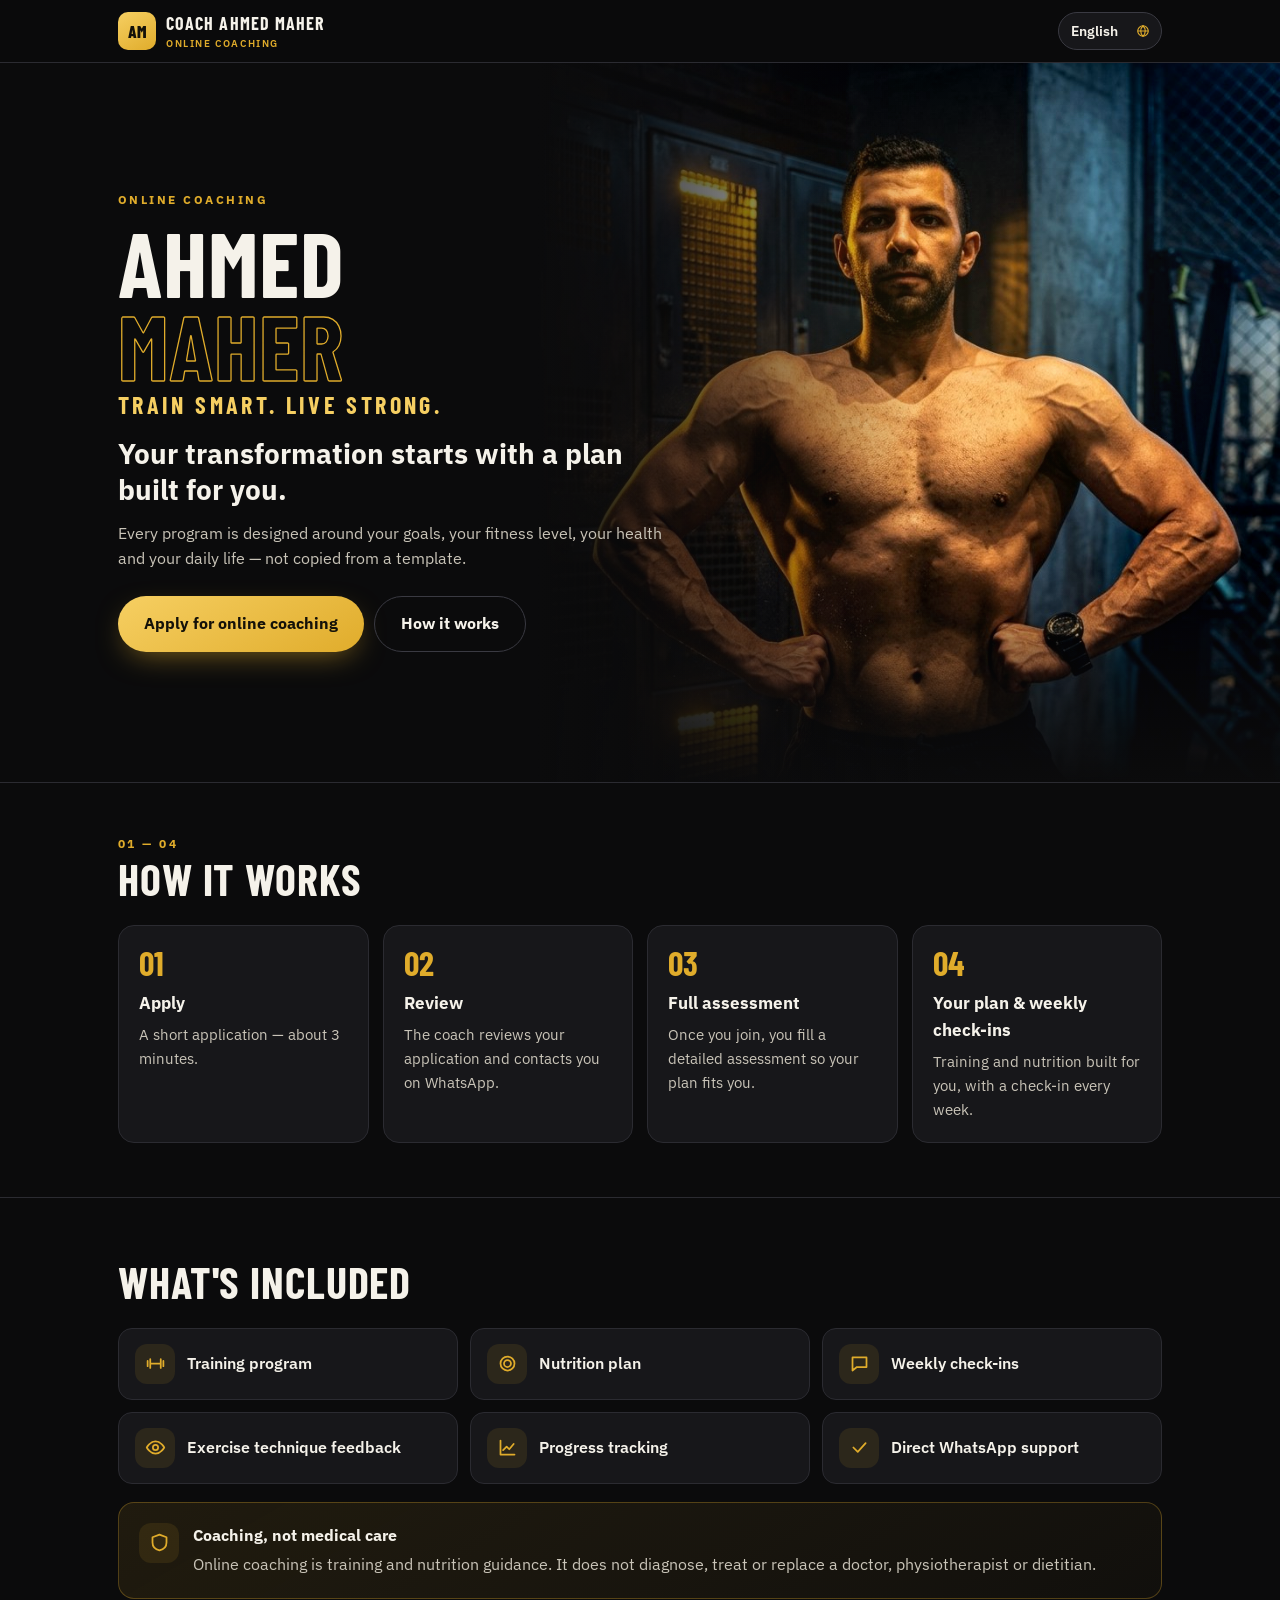
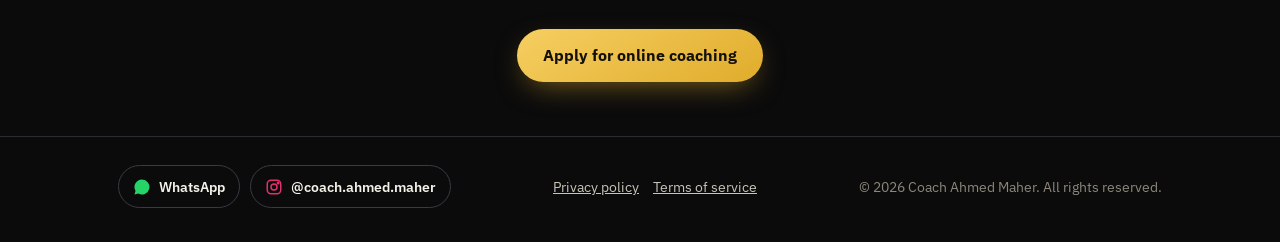
==== index.html @ ea701647 "Add files via upload" ====
<!DOCTYPE html>
<html lang="en" dir="ltr">
<head>
<meta charset="utf-8">
<meta name="viewport" content="width=device-width, initial-scale=1">
<title>Coach Ahmed Maher · Online Coaching</title>
<meta name="description" content="Online training and nutrition coaching with Coach Ahmed Maher. Train smart. Live strong.">
<meta name="theme-color" content="#0b0b0c">
<link rel="icon" type="image/png" href="assets/favicon.png">
<link rel="apple-touch-icon" href="assets/apple-touch-icon.png">
<link rel="preconnect" href="https://fonts.googleapis.com"><link rel="preconnect" href="https://fonts.gstatic.com" crossorigin>
<link href="https://fonts.googleapis.com/css2?family=Barlow+Condensed:wght@600;700;800&family=IBM+Plex+Sans:wght@400;500;600;700&family=IBM+Plex+Sans+Arabic:wght@400;500;600;700&family=Noto+Naskh+Arabic:wght@400;600;700&family=Noto+Sans+Devanagari:wght@400;600;700&family=Noto+Sans+Malayalam:wght@400;600;700&display=swap" rel="stylesheet">
<link rel="stylesheet" href="assets/app.css?v=1">
</head>
<body>
<header class="top" id="top"></header>
<main>
  <section class="hero">
    <div class="coachpic"><img src="images/coach.jpg" alt="Coach Ahmed Maher" width="848" height="1264" draggable="false"></div>
    <div class="wrap">
      <div>
        <div class="eyebrow reveal" data-t="ui.online"></div>
        <h1 class="reveal d1">Ahmed<span>Maher</span></h1>
        <p class="tag reveal d1" dir="ltr">TRAIN SMART. LIVE STRONG.</p>
        <h2 class="reveal d2" data-t="ui.heroT"></h2>
        <p class="reveal d2" data-t="ui.heroP"></p>
        <div class="cta reveal d3"><a class="btn gold" href="apply.html" data-t="ui.apply"></a><a class="btn ghost" href="#how" data-t="ui.howT"></a></div>
      </div>
          </div>
  </section>

  <section class="block" id="how">
    <div class="wrap">
      <div class="eyebrow">01 — 04</div>
      <h2 class="h2" data-t="ui.howT"></h2>
      <div class="steps">
        <div class="stepc"><b data-t="ui.st1T"></b><p data-t="ui.st1P"></p></div>
        <div class="stepc"><b data-t="ui.st2T"></b><p data-t="ui.st2P"></p></div>
        <div class="stepc"><b data-t="ui.st3T"></b><p data-t="ui.st3P"></p></div>
        <div class="stepc"><b data-t="ui.st4T"></b><p data-t="ui.st4P"></p></div>
      </div>
    </div>
  </section>

  <section class="block">
    <div class="wrap">
      <h2 class="h2" data-t="ui.whatT"></h2>
      <div class="incl" id="incl"></div>
      <div style="height:18px"></div>
      <div class="scope" id="scope"></div>
      <div style="text-align:center;margin-top:30px"><a class="btn gold" href="apply.html" data-t="ui.apply"></a></div>
    </div>
  </section>
</main>
<footer id="foot"></footer>

<script src="assets/config.js?v=1"></script>
<script src="assets/core.js?v=1"></script>
<script>
NCX.start(() => {
  const { T, icon, esc } = NCX;
  const items = [["w1", "dumbbell"], ["w2", "plate"], ["w3", "chat"], ["w4", "eye"], ["w5", "chart"], ["w6", "check"]];
  document.getElementById("incl").innerHTML = items.map(([k, i]) => `<div><span class="ico">${icon(i)}</span><span>${esc(T("ui." + k))}</span></div>`).join("");
  document.getElementById("scope").innerHTML = `<span class="ico">${icon("shield")}</span><div><b>${esc(T("ui.scopeT"))}</b><p>${esc(T("ui.scopeP"))}</p></div>`;
});
</script>
</body>
</html>
---- assets/app.css ----
/* COACH AHMED MAHER — New Client. Black, charcoal and gold. */
:root{
  --bg:#0b0b0c;--bg2:#121214;--card:#17171a;--card2:#1e1e22;--line:#2b2b31;--line2:#3a3a42;
  --ink:#f5f2ea;--ink2:#c9c4b8;--muted:#8d877b;--gold:#e0ac2b;--gold2:#f6cf62;--gold-ink:#141109;--soft:rgba(224,172,43,.1);
  --good:#4fc27f;--bad:#ff6b5e;--warn:#f2b640;--radius:16px;
  --display:"Barlow Condensed","Arial Narrow",sans-serif;--body:"IBM Plex Sans","IBM Plex Sans Arabic",system-ui,sans-serif;
  color-scheme:dark
}
*{box-sizing:border-box}
html{-webkit-text-size-adjust:100%}
body{margin:0;background:var(--bg);color:var(--ink);font:16px/1.6 var(--body);min-height:100vh;display:flex;flex-direction:column}
html[lang="ar"] body{font-family:"IBM Plex Sans Arabic","IBM Plex Sans",sans-serif}
html[lang="ur"] body{font-family:"Noto Naskh Arabic","IBM Plex Sans Arabic",sans-serif;line-height:1.8}
html[lang="hi"] body{font-family:"Noto Sans Devanagari","IBM Plex Sans",sans-serif}
html[lang="ml"] body{font-family:"Noto Sans Malayalam","IBM Plex Sans",sans-serif}
[hidden]{display:none!important}
a{color:var(--gold2)}
button,input,select,textarea{font:inherit;color:inherit}
:focus-visible{outline:2px solid var(--gold);outline-offset:2px}
.wrap{width:100%;max-width:1080px;margin:0 auto;padding:0 18px}
.narrow{max-width:720px}

/* header */
.top{position:sticky;top:0;z-index:40;background:rgba(11,11,12,.86);backdrop-filter:blur(12px);border-bottom:1px solid var(--line)}
.top .wrap{display:flex;align-items:center;justify-content:space-between;gap:12px;height:62px}
.logo{display:flex;align-items:center;gap:10px;text-decoration:none;color:var(--ink)}
.logo .am{width:38px;height:38px;border-radius:10px;display:grid;place-items:center;background:linear-gradient(150deg,var(--gold2),var(--gold));color:var(--gold-ink);font:800 17px/1 var(--display);letter-spacing:.02em}
.logo b{font:700 18px/1 var(--display);letter-spacing:.06em;white-space:nowrap}
.logo small{display:block;font:600 10px/1.2 var(--body);letter-spacing:.16em;color:var(--gold)}
html:is([lang="ar"],[lang="ur"],[lang="hi"],[lang="ml"]) .logo small{letter-spacing:.04em}
.tools{display:flex;align-items:center;gap:8px}
.langsel{appearance:none;-webkit-appearance:none;background:var(--card) url("data:image/svg+xml,%3Csvg xmlns='http://www.w3.org/2000/svg' width='14' height='14' viewBox='0 0 24 24' fill='none' stroke='%23e0ac2b' stroke-width='2'%3E%3Ccircle cx='12' cy='12' r='9'/%3E%3Cpath d='M3 12h18M12 3c2.6 2.6 3.9 5.6 3.9 9s-1.3 6.4-3.9 9c-2.6-2.6-3.9-5.6-3.9-9S9.4 5.6 12 3Z'/%3E%3C/svg%3E") no-repeat right 11px center;border:1px solid var(--line2);border-radius:999px;padding:7px 32px 7px 12px;font-size:.88rem;font-weight:600;cursor:pointer;color:var(--ink)}
html[dir="rtl"] .langsel{padding:7px 12px 7px 32px;background-position:left 11px center}
.langsel option{background:#fff;color:#111}

/* buttons */
.btn{display:inline-flex;align-items:center;justify-content:center;gap:8px;border:0;border-radius:999px;padding:14px 26px;font-weight:700;font-size:1rem;cursor:pointer;text-decoration:none;transition:transform .15s,filter .15s,background .15s}
.btn.gold{background:linear-gradient(150deg,var(--gold2),var(--gold));color:var(--gold-ink);box-shadow:0 10px 30px -10px rgba(224,172,43,.6)}
.btn.gold:hover{filter:brightness(1.06);transform:translateY(-1px)}
.btn.ghost{background:transparent;border:1px solid var(--line2);color:var(--ink)}
.btn.ghost:hover{border-color:var(--gold)}
.btn:disabled{opacity:.55;cursor:not-allowed;transform:none}
.btn.sm{padding:9px 16px;font-size:.9rem}

/* hero */
.hero{position:relative;overflow:hidden;border-bottom:1px solid var(--line);background:#0b0b0c;min-height:min(720px,92vh);display:flex;align-items:center}
.hero .wrap{position:relative;z-index:2;padding-top:56px;padding-bottom:56px}
.hero .wrap>div{max-width:560px}
.eyebrow{font:700 .78rem/1 var(--body);letter-spacing:.2em;color:var(--gold);text-transform:uppercase}
html:is([lang="ar"],[lang="ur"],[lang="hi"],[lang="ml"]) .eyebrow{letter-spacing:.03em}
.hero h1{font:700 clamp(46px,8vw,92px)/.9 var(--display);letter-spacing:.01em;margin:14px 0 6px;text-transform:uppercase}
.hero h1 span{display:block;color:transparent;-webkit-text-stroke:1.3px var(--gold)}
.hero .tag{font:700 clamp(18px,2.4vw,24px)/1.1 var(--display);letter-spacing:.14em;color:var(--gold2);margin:0 0 18px}
.hero h2{font-size:clamp(21px,2.6vw,28px);line-height:1.3;margin:0 0 12px;font-weight:700}
.hero p{color:var(--ink2);max-width:56ch;margin:0 0 24px}
.hero .cta{display:flex;flex-wrap:wrap;gap:10px}
/* coach photo: a big full-height panel that melts into the black on the text side */
.coachpic{position:absolute;inset-block:0;inset-inline-end:0;width:min(58%,760px);z-index:1;pointer-events:none}
.coachpic img{width:100%;height:100%;object-fit:cover;object-position:50% 18%;display:block;filter:contrast(1.05) saturate(1.02)}
.coachpic::after{content:"";position:absolute;inset:0;background:linear-gradient(to right,#0b0b0c 0%,rgba(11,11,12,.55) 26%,rgba(11,11,12,0) 52%),linear-gradient(to top,#0b0b0c 0%,rgba(11,11,12,0) 30%),radial-gradient(60% 50% at 55% 35%,rgba(224,172,43,.10),transparent 70%)}
html[dir="rtl"] .coachpic::after{background:linear-gradient(to left,#0b0b0c 0%,rgba(11,11,12,.55) 26%,rgba(11,11,12,0) 52%),linear-gradient(to top,#0b0b0c 0%,rgba(11,11,12,0) 30%),radial-gradient(60% 50% at 45% 35%,rgba(224,172,43,.10),transparent 70%)}
html[dir="rtl"] .hero .tag{text-align:right}
.reveal{animation:rise .6s cubic-bezier(.2,.7,.2,1) both}
.reveal.d1{animation-delay:.08s}.reveal.d2{animation-delay:.16s}.reveal.d3{animation-delay:.24s}
@keyframes rise{from{opacity:0;transform:translateY(14px)}to{opacity:1;transform:none}}
@media (prefers-reduced-motion:reduce){.reveal{animation:none}.btn{transition:none}}

/* sections */
section.block{padding:54px 0;border-bottom:1px solid var(--line)}
.h2{font:700 clamp(30px,4vw,44px)/1 var(--display);text-transform:uppercase;letter-spacing:.02em;margin:8px 0 24px}
html:is([lang="ar"],[lang="ur"],[lang="hi"],[lang="ml"]) :is(.h2,.hero h1){text-transform:none}
.steps{display:grid;grid-template-columns:repeat(4,1fr);gap:14px;counter-reset:s}
.stepc{background:var(--card);border:1px solid var(--line);border-radius:var(--radius);padding:20px;position:relative}
.stepc::before{counter-increment:s;content:"0" counter(s);font:700 34px/1 var(--display);color:var(--gold);display:block;margin-bottom:10px}
.stepc b{display:block;font-size:1.05rem;margin-bottom:6px}
.stepc p{margin:0;color:var(--ink2);font-size:.93rem}
.incl{display:grid;grid-template-columns:repeat(3,1fr);gap:12px}
.incl div{display:flex;gap:12px;align-items:center;background:var(--card);border:1px solid var(--line);border-radius:14px;padding:15px 16px;font-weight:600}
.ico{width:40px;height:40px;flex:none;border-radius:12px;display:grid;place-items:center;background:var(--soft);color:var(--gold)}
.ico svg{width:21px;height:21px}
.scope{display:flex;gap:14px;align-items:flex-start;background:linear-gradient(150deg,rgba(224,172,43,.1),rgba(224,172,43,.03));border:1px solid rgba(224,172,43,.3);border-radius:var(--radius);padding:20px}
.scope b{display:block;margin-bottom:4px}
.scope p{margin:0;color:var(--ink2)}

/* footer */
footer{margin-top:auto;padding:28px 0 34px;color:var(--muted);font-size:.9rem}
footer .wrap{display:flex;flex-wrap:wrap;gap:14px;justify-content:space-between;align-items:center}
.social{display:flex;gap:10px;flex-wrap:wrap}
.social a{display:inline-flex;align-items:center;gap:8px;padding:9px 14px;border-radius:999px;border:1px solid var(--line2);color:var(--ink);text-decoration:none;font-weight:600;font-size:.9rem}
.social a:hover{border-color:var(--gold)}
.social svg{width:18px;height:18px}
.social .wa svg{color:#25d366}.social .ig svg{color:#e1306c}
.flinks{display:flex;gap:14px}.flinks a{color:var(--ink2)}

/* forms */
.formcard{background:var(--bg2);border:1px solid var(--line);border-radius:22px;padding:24px 22px;margin:26px 0 40px}
.fhead{display:flex;gap:14px;align-items:center;margin-bottom:6px}
.fhead h1,.fhead h2{margin:0;font-size:1.45rem;line-height:1.25}
.fdesc{color:var(--ink2);margin:4px 0 18px}
.progress{margin:6px 0 22px}
.progress .bar{height:6px;border-radius:9px;background:var(--card2);overflow:hidden}
.progress .bar i{display:block;height:100%;background:linear-gradient(90deg,var(--gold),var(--gold2));border-radius:9px;transition:width .35s}
.progress .meta{display:flex;justify-content:space-between;font-size:.82rem;color:var(--muted);margin-top:7px;gap:10px}
.secdots{display:flex;gap:6px;flex-wrap:wrap;margin-top:10px}
.secdots span{width:30px;height:30px;border-radius:9px;display:grid;place-items:center;background:var(--card);border:1px solid var(--line);color:var(--muted)}
.secdots span svg{width:16px;height:16px}
.secdots span.on{background:var(--soft);border-color:var(--gold);color:var(--gold)}
.secdots span.done{color:var(--good);border-color:rgba(79,194,127,.4)}
.field{padding:18px 0;border-top:1px solid var(--line)}
.field:first-of-type{border-top:0}
.field.sub{margin-inline-start:14px;padding-inline-start:14px;border-top:0;border-inline-start:2px solid rgba(224,172,43,.35);padding-top:6px;animation:rise .25s both}
.lbl{display:block;font-weight:700;margin-bottom:4px;line-height:1.4}
.lbl .opt{font-weight:500;color:var(--muted);font-size:.85rem}
.lbl .req{color:var(--gold)}
.help{color:var(--muted);font-size:.88rem;margin:0 0 10px}
.inp{width:100%;background:var(--card);border:1px solid var(--line2);border-radius:12px;padding:12px 14px;min-height:48px;transition:border-color .15s}
.inp:focus{border-color:var(--gold);outline:none;box-shadow:0 0 0 3px rgba(224,172,43,.18)}
textarea.inp{min-height:96px;resize:vertical}
.unitwrap{display:flex;gap:8px;align-items:stretch}
.unitwrap .inp{flex:1;min-width:0}
.unit{display:grid;place-items:center;padding:0 12px;border-radius:12px;background:var(--card2);color:var(--ink2);font-weight:600;font-size:.9rem;white-space:nowrap}
.seg{display:inline-flex;background:var(--card);border:1px solid var(--line2);border-radius:999px;padding:3px;margin-bottom:10px}
.seg button{border:0;background:transparent;padding:6px 14px;border-radius:999px;cursor:pointer;font-weight:600;color:var(--ink2)}
.seg button[aria-pressed="true"]{background:var(--gold);color:var(--gold-ink)}
.phone{display:flex;gap:8px}
.phone select{width:auto;max-width:44%}
.opts{display:grid;grid-template-columns:repeat(auto-fill,minmax(210px,1fr));gap:8px}
.opts.row{grid-template-columns:repeat(auto-fill,minmax(64px,1fr))}
.opt{position:relative;display:flex;align-items:center;gap:10px;background:var(--card);border:1px solid var(--line2);border-radius:12px;padding:11px 13px;cursor:pointer;min-height:48px;line-height:1.35;transition:border-color .15s,background .15s}
.opts.row .opt{justify-content:center;text-align:center;padding:11px 6px}
.opt input{position:absolute;opacity:0;pointer-events:none}
.opt .mk{width:20px;height:20px;flex:none;border:2px solid var(--line2);border-radius:50%;display:grid;place-items:center}
.opt.multi .mk{border-radius:6px}
.opts.row .opt .mk{display:none}
.opt:hover{border-color:#57534a}
.opt.on{border-color:var(--gold);background:var(--soft)}
.opt.on .mk{border-color:var(--gold);background:var(--gold)}
.opt.on .mk::after{content:"";width:8px;height:8px;border-radius:50%;background:var(--gold-ink)}
.opt.multi.on .mk::after{width:10px;height:6px;border-radius:0;background:none;border:2px solid var(--gold-ink);border-top:0;border-inline-end:0;transform:rotate(-45deg) translate(1px,-1px)}
.opt:focus-within{outline:2px solid var(--gold);outline-offset:2px}
.scale{display:grid;grid-template-columns:repeat(auto-fit,minmax(40px,1fr));gap:6px}
.scale .opt{justify-content:center;padding:10px 0;min-height:44px;font-weight:700}
.scale .opt .mk{display:none}
.scale-ends{display:flex;justify-content:space-between;color:var(--muted);font-size:.8rem;margin-top:6px}
.check{display:flex;gap:12px;align-items:flex-start;background:var(--card);border:1px solid var(--line2);border-radius:12px;padding:14px;cursor:pointer;line-height:1.5}
.check input{width:20px;height:20px;margin-top:2px;accent-color:var(--gold);flex:none}
.err{color:var(--bad);font-size:.88rem;margin-top:8px;font-weight:600}
.field.bad .inp,.field.bad .opt,.field.bad .check{border-color:rgba(255,107,94,.7)}
.other{margin-top:8px}
.note{display:flex;gap:12px;background:var(--soft);border:1px solid rgba(224,172,43,.28);border-radius:14px;padding:14px 16px;color:var(--ink2);font-size:.93rem;margin:0 0 14px}
.note svg{width:20px;height:20px;color:var(--gold);flex:none;margin-top:2px}
.nav{display:flex;justify-content:space-between;gap:10px;margin-top:22px;padding-top:18px;border-top:1px solid var(--line)}
.nav .btn{min-width:130px}
.saved{font-size:.82rem;color:var(--good)}
.formerr{background:rgba(255,107,94,.1);border:1px solid rgba(255,107,94,.4);border-radius:12px;padding:12px 14px;color:#ffb3ab;margin-top:14px}
.hp{position:absolute;width:1px;height:1px;overflow:hidden;clip-path:inset(50%);white-space:nowrap}

/* success + summary */
.done{text-align:center;padding:30px 6px}
.done .big{width:76px;height:76px;margin:0 auto 16px;border-radius:50%;display:grid;place-items:center;background:linear-gradient(150deg,var(--gold2),var(--gold));color:var(--gold-ink)}
.done .big svg{width:38px;height:38px}
.done h1{font:700 clamp(30px,5vw,42px)/1.05 var(--display);text-transform:uppercase;margin:0 0 10px}
html:is([lang="ar"],[lang="ur"],[lang="hi"],[lang="ml"]) .done h1{text-transform:none}
.done p{color:var(--ink2);max-width:58ch;margin:0 auto 12px}
.sum{display:grid;grid-template-columns:repeat(auto-fit,minmax(150px,1fr));gap:10px;margin:18px 0;text-align:start}
.sum div{background:var(--card);border:1px solid var(--line);border-radius:12px;padding:12px 14px}
.sum small{display:block;color:var(--muted);font-size:.78rem;font-weight:600;text-transform:uppercase;letter-spacing:.06em}
.sum b{font-size:.98rem}
.state{text-align:center;color:var(--ink2);padding:40px 10px}
.spin{width:30px;height:30px;border:3px solid var(--line2);border-top-color:var(--gold);border-radius:50%;margin:0 auto 12px;animation:sp 1s linear infinite}
@keyframes sp{to{transform:rotate(360deg)}}

/* client dashboard */
.dgrid{display:grid;grid-template-columns:repeat(3,1fr);gap:12px;margin:18px 0}
.dcard{background:var(--card);border:1px solid var(--line);border-radius:var(--radius);padding:18px}
.dcard small{color:var(--muted);font-weight:600;display:block;margin-bottom:6px}
.dcard b{font-size:1.15rem}
.pill{display:inline-flex;align-items:center;gap:6px;padding:4px 10px;border-radius:999px;font-size:.8rem;font-weight:700;background:var(--card2);color:var(--ink2)}
.pill.good{background:rgba(79,194,127,.14);color:var(--good)}.pill.warn{background:rgba(242,182,64,.14);color:var(--warn)}.pill.bad{background:rgba(255,107,94,.14);color:var(--bad)}
.hist{width:100%;border-collapse:collapse;font-size:.92rem}
.hist th,.hist td{padding:9px 8px;border-bottom:1px solid var(--line);text-align:start}
.hist th{color:var(--muted);font-weight:600;font-size:.8rem}

/* legal pages */
.legal h1{font:700 clamp(34px,5vw,48px)/1 var(--display);text-transform:uppercase;margin:34px 0 18px}
.legal h2{font-size:1.1rem;margin:22px 0 6px;color:var(--gold2)}
.legal p{color:var(--ink2);margin:0}

@media (max-width:860px){
  .hero{display:block;min-height:0}
  .coachpic{position:relative;inset:auto;width:100%;height:min(560px,72vh)}
  .coachpic img{object-position:50% 12%}
  .coachpic::after,html[dir="rtl"] .coachpic::after{background:linear-gradient(to top,#0b0b0c 0%,rgba(11,11,12,.75) 22%,rgba(11,11,12,0) 50%),linear-gradient(to bottom,rgba(11,11,12,.55),transparent 18%)}
  .hero .wrap{margin-top:-170px;padding-top:0;padding-bottom:40px}
  .steps{grid-template-columns:1fr 1fr}.incl{grid-template-columns:1fr 1fr}.dgrid{grid-template-columns:1fr}
}
@media (max-width:520px){
  .steps,.incl{grid-template-columns:1fr}.formcard{padding:18px 14px;border-radius:18px}.logo b{font-size:15px}.logo small{font-size:9px}
  .opts{grid-template-columns:1fr}.nav .btn{min-width:0;flex:1}
}
.legal h1,.done h1,.h2,.hero h1{overflow-wrap:anywhere;hyphens:auto}
@media (max-width:520px){.legal h1{font-size:30px}}
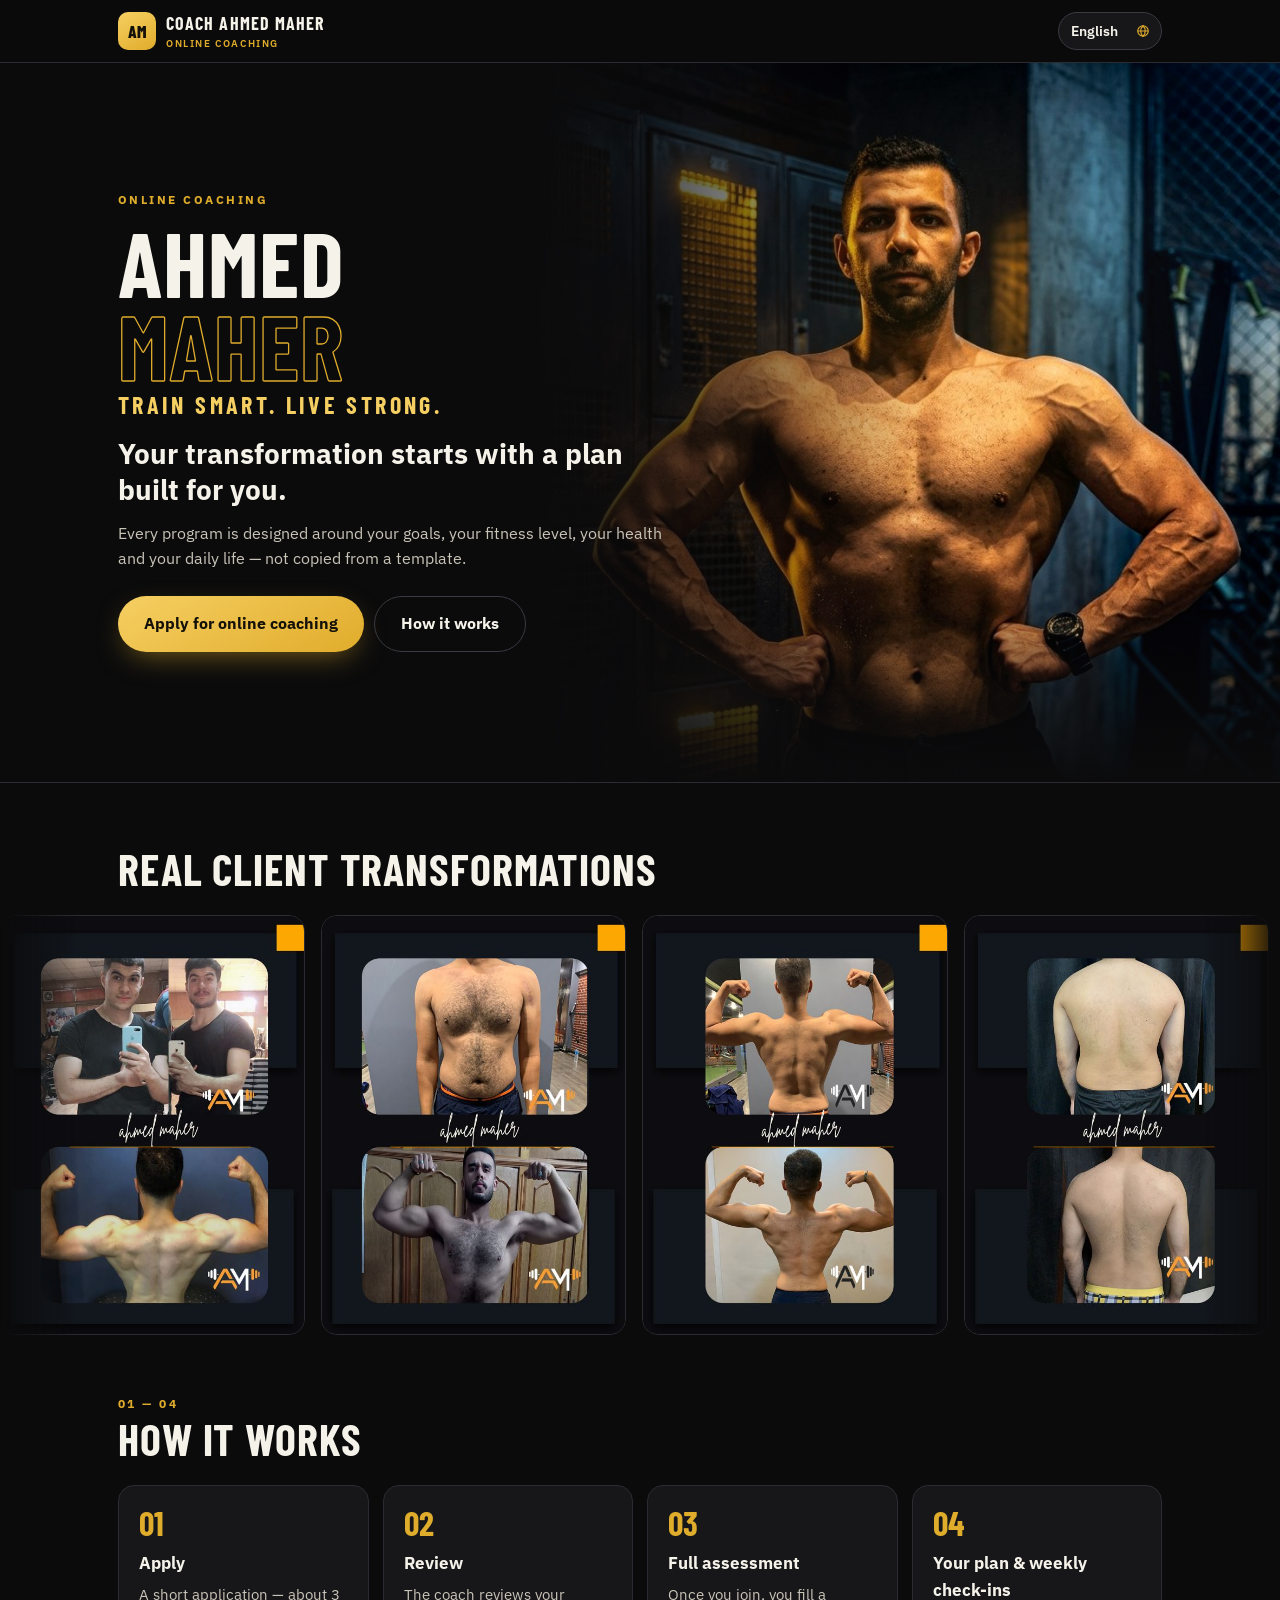
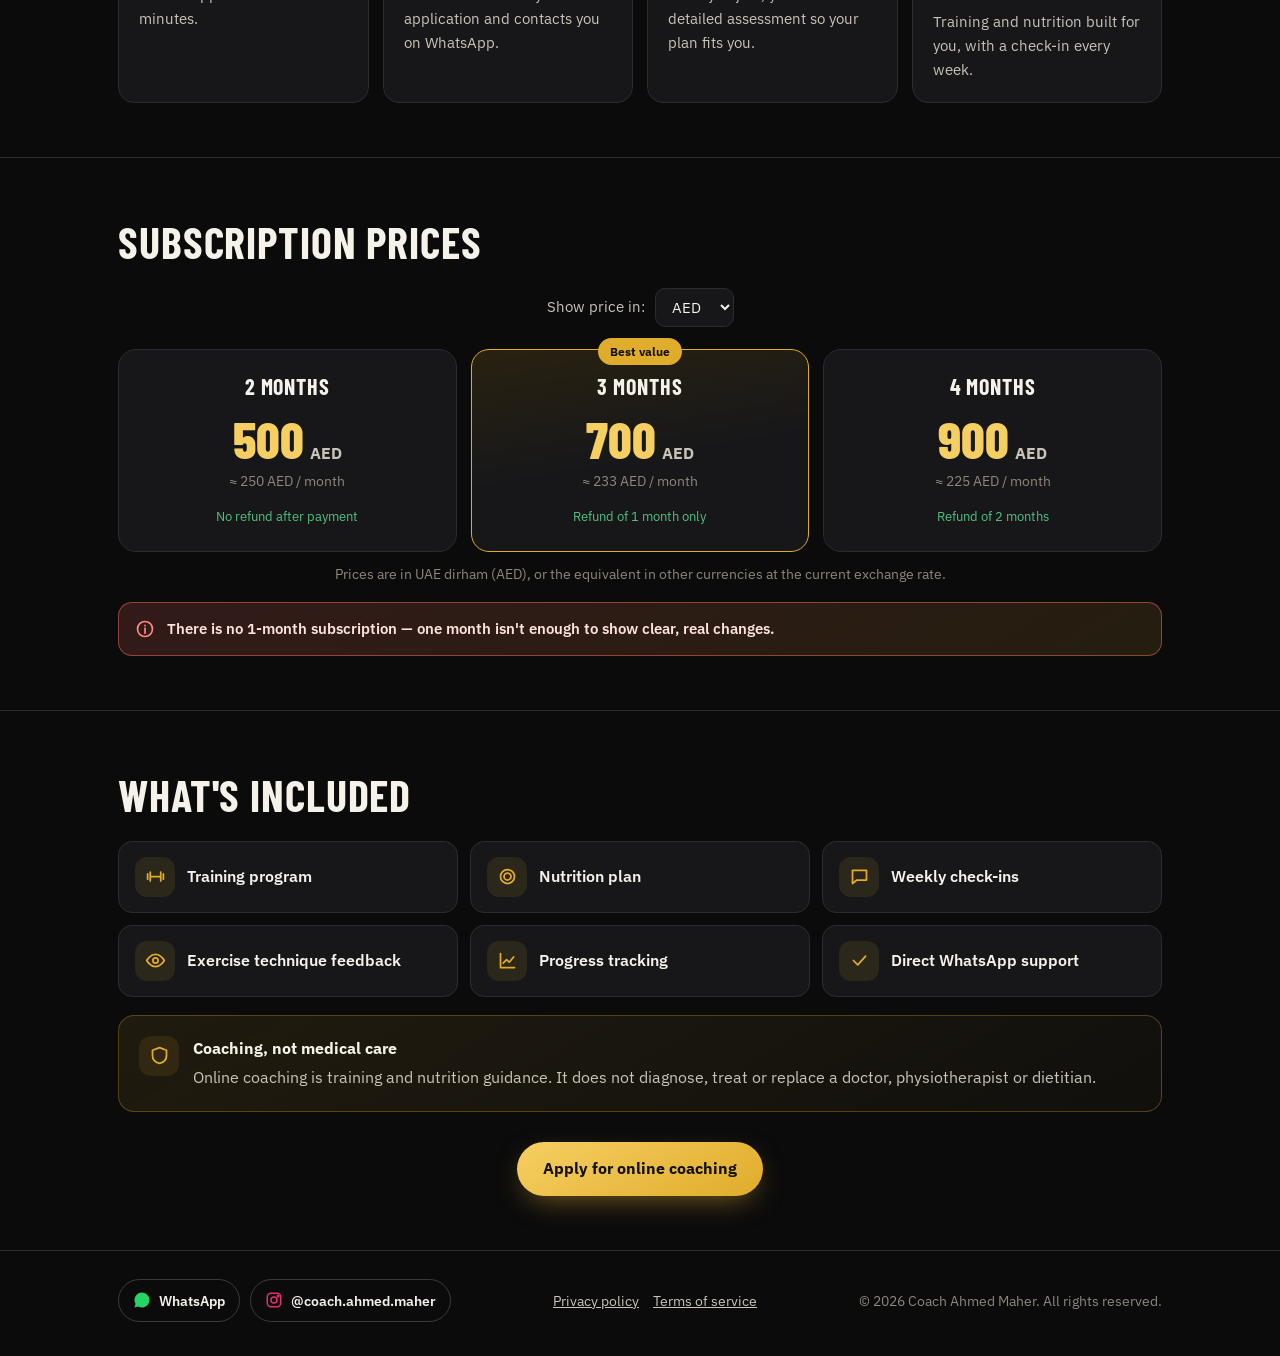
==== commit 09b442fd: "Add files via upload" ====
--- a/index.html
+++ b/index.html
@@ -10,7 +10,7 @@
 <link rel="apple-touch-icon" href="assets/apple-touch-icon.png">
 <link rel="preconnect" href="https://fonts.googleapis.com"><link rel="preconnect" href="https://fonts.gstatic.com" crossorigin>
 <link href="https://fonts.googleapis.com/css2?family=Barlow+Condensed:wght@600;700;800&family=IBM+Plex+Sans:wght@400;500;600;700&family=IBM+Plex+Sans+Arabic:wght@400;500;600;700&family=Noto+Naskh+Arabic:wght@400;600;700&family=Noto+Sans+Devanagari:wght@400;600;700&family=Noto+Sans+Malayalam:wght@400;600;700&display=swap" rel="stylesheet">
-<link rel="stylesheet" href="assets/app.css?v=1">
+<link rel="stylesheet" href="assets/app.css?v=2">
 </head>
 <body>
 <header class="top" id="top"></header>
@@ -29,6 +29,11 @@
           </div>
   </section>
 
+  <section class="results" aria-labelledby="resT">
+    <div class="wrap"><h2 class="h2" id="resT" data-t="ui.resT"></h2></div>
+    <div class="ticker"><div class="track" id="track"></div></div>
+  </section>
+
   <section class="block" id="how">
     <div class="wrap">
       <div class="eyebrow">01 — 04</div>
@@ -39,6 +44,16 @@
         <div class="stepc"><b data-t="ui.st3T"></b><p data-t="ui.st3P"></p></div>
         <div class="stepc"><b data-t="ui.st4T"></b><p data-t="ui.st4P"></p></div>
       </div>
+    </div>
+  </section>
+
+  <section class="block" id="prices">
+    <div class="wrap">
+      <h2 class="h2" data-t="ui.priceT"></h2>
+      <div class="cur"><label for="cur" data-t="ui.curL"></label><select id="cur"></select></div>
+      <div class="prices" id="pricecards"></div>
+      <p class="fx" id="fx" data-t="ui.fxNote"></p>
+      <div class="note hot" style="margin-top:16px" id="no1"></div>
     </div>
   </section>
 
@@ -54,13 +69,32 @@
 </main>
 <footer id="foot"></footer>
 
-<script src="assets/config.js?v=1"></script>
-<script src="assets/core.js?v=1"></script>
+<script src="assets/config.js?v=2"></script>
+<script src="assets/core.js?v=2"></script>
 <script>
 NCX.start(() => {
   const { T, icon, esc } = NCX;
   const items = [["w1", "dumbbell"], ["w2", "plate"], ["w3", "chat"], ["w4", "eye"], ["w5", "chart"], ["w6", "check"]];
   document.getElementById("incl").innerHTML = items.map(([k, i]) => `<div><span class="ico">${icon(i)}</span><span>${esc(T("ui." + k))}</span></div>`).join("");
+  const P = [[2, 500, "refund2"], [3, 700, "refund3", "best"], [4, 900, "refund4"]];
+  const CUR = ["AED", "USD", "EUR", "GBP", "SAR", "KWD", "QAR", "OMR", "BHD", "EGP", "INR", "PKR", "PHP", "LKR", "BDT", "NPR", "RUB"];
+  const sel = document.getElementById("cur"); let cur = sel.value || "AED";
+  sel.innerHTML = CUR.map(c => `<option${c === cur ? " selected" : ""}>${c}</option>`).join("");
+  const nf = n => new Intl.NumberFormat("en", { maximumFractionDigits: n < 100 ? 1 : 0 }).format(n);
+  function cards() {
+    const r = cur !== "AED" && NCX._fx && NCX._fx[cur];
+    document.getElementById("pricecards").innerHTML = P.map(([m, a, ref, best]) => `<div class="price${best ? " best" : ""}">${best ? `<span class="tagb">${esc(T("ui.best"))}</span>` : ""}<b>${esc(T("o.a_plan." + m).split(/ [—–-] /)[0])}</b><div class="amt" dir="ltr">${a}<small>${esc(T("ui.aed"))}</small></div>${r ? `<div class="conv" dir="ltr">≈ ${nf(a * r)} ${cur}</div>` : ""}<div class="per">${esc(T("ui.perMonth", { n: Math.round(a / m) }))}</div><div class="ref">${esc(T("ui." + ref))}</div></div>`).join("");
+  }
+  sel.onchange = async () => {
+    cur = sel.value;
+    if (cur !== "AED" && !NCX._fx) { try { const j = await (await fetch("https://open.er-api.com/v6/latest/AED")).json(); if (j && j.rates) NCX._fx = j.rates; } catch (e) {} }
+    if (cur !== "AED" && !(NCX._fx && NCX._fx[cur])) { document.getElementById("fx").textContent = T("ui.fxFail"); } else document.getElementById("fx").textContent = T("ui.fxNote");
+    cards();
+  };
+  cards();
+  const imgs = Array.from({ length: 10 }, (_, i) => `<img src="images/results/r${i + 1}.jpg" alt="" width="560" height="772" loading="lazy" draggable="false">`).join("");
+  document.getElementById("track").innerHTML = imgs + imgs.replace(/alt=""/g, 'alt="" aria-hidden="true"');
+  document.getElementById("no1").innerHTML = `${icon("info")}<span>${esc(T("ui.planNote"))}</span>`;
   document.getElementById("scope").innerHTML = `<span class="ico">${icon("shield")}</span><div><b>${esc(T("ui.scopeT"))}</b><p>${esc(T("ui.scopeP"))}</p></div>`;
 });
 </script>
--- a/assets/app.css
+++ b/assets/app.css
@@ -200,3 +200,36 @@
 }
 .legal h1,.done h1,.h2,.hero h1{overflow-wrap:anywhere;hyphens:auto}
 @media (max-width:520px){.legal h1{font-size:30px}}
+
+.opt.toned{box-shadow:0 6px 18px -8px rgba(0,0,0,.6)}
+.scale .opt.toned{transform:translateY(-1px)}
+.stars{margin-inline-start:auto;color:var(--gold2);letter-spacing:1px;font-size:.85rem;white-space:nowrap}
+.note.hot{margin:12px 0 0;background:linear-gradient(150deg,rgba(255,107,94,.16),rgba(224,172,43,.12));border-color:rgba(255,107,94,.5);color:#ffe2dd;font-weight:600}
+.note.hot svg{color:#ff8a7d}
+.prices{display:grid;grid-template-columns:repeat(3,1fr);gap:14px;align-items:stretch}
+.price{position:relative;background:var(--card);border:1px solid var(--line);border-radius:18px;padding:24px 20px;text-align:center;display:flex;flex-direction:column;gap:6px}
+.price b{font:700 22px/1.1 var(--display);letter-spacing:.04em;text-transform:uppercase}
+html:is([lang="ar"],[lang="ur"],[lang="hi"],[lang="ml"]) .price b{text-transform:none}
+.price .amt{font:800 52px/1 var(--display);color:var(--gold2);margin:8px 0 0}
+.price .amt small{font:700 16px/1 var(--body);color:var(--ink2);margin-inline-start:6px}
+.price .per{color:var(--muted);font-size:.88rem}
+.price.best{border-color:var(--gold);background:linear-gradient(170deg,rgba(224,172,43,.14),var(--card) 55%)}
+.price .tagb{position:absolute;top:-12px;inset-inline-start:50%;transform:translateX(-50%);background:var(--gold);color:var(--gold-ink);font-weight:800;font-size:.75rem;padding:4px 12px;border-radius:999px;white-space:nowrap}
+html[dir="rtl"] .price .tagb{transform:translateX(50%)}
+.price .ref{font-size:.82rem;color:var(--good);margin-top:auto;padding-top:8px}
+@media (max-width:860px){.prices{grid-template-columns:1fr}}
+
+/* results ticker */
+.results{padding:56px 0 8px;overflow:hidden}
+.ticker{direction:ltr;overflow:hidden;margin-top:18px;-webkit-mask-image:linear-gradient(90deg,transparent,#000 6%,#000 94%,transparent);mask-image:linear-gradient(90deg,transparent,#000 6%,#000 94%,transparent)}
+.ticker .track{display:flex;gap:16px;width:max-content;animation:tick 60s linear infinite}
+.ticker img{height:min(420px,62vw);width:auto;border-radius:16px;border:1px solid var(--line);display:block;user-select:none}
+@keyframes tick{from{transform:translateX(0)}to{transform:translateX(calc(-50% - 8px))}}
+@media (prefers-reduced-motion:reduce){.ticker .track{animation-duration:160s}}
+/* currency */
+.cur{display:flex;align-items:center;gap:10px;justify-content:center;margin:0 0 22px;color:var(--ink2);font-size:.92rem}
+.cur select{background:var(--card);color:var(--ink);border:1px solid var(--line);border-radius:10px;padding:8px 12px;font:inherit}
+.price .conv{color:var(--gold2);font-weight:700;font-size:1rem}
+.fx{text-align:center;color:var(--muted);font-size:.85rem;margin:12px 0 0}
+@media (max-width:720px){.prices{grid-template-columns:1fr;gap:20px}}
+.optl{color:var(--muted);font-weight:500;font-size:.85em}
